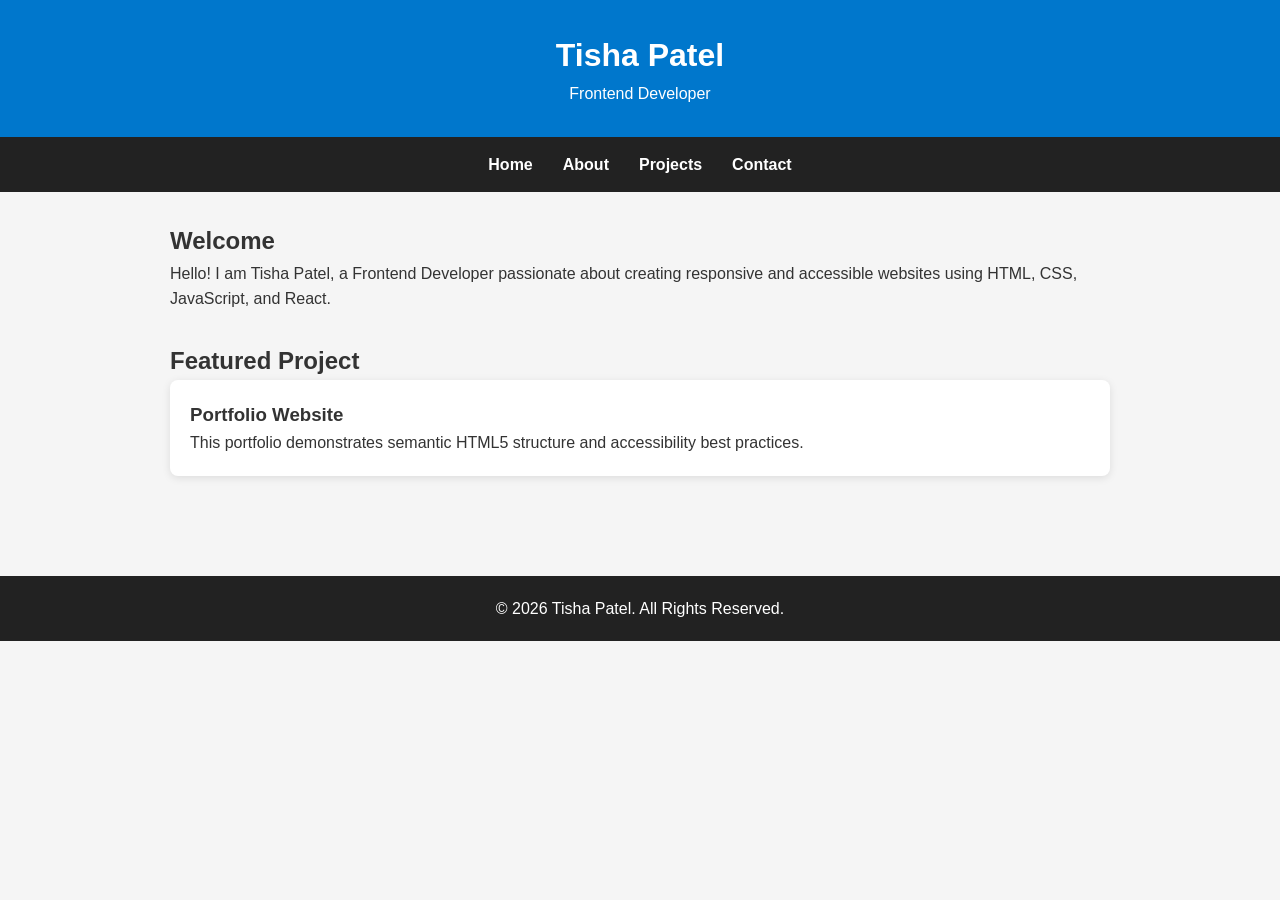
==== index.html @ 462e8351 "portfolio" ====
<!DOCTYPE html>
<html lang="en">
<head>
    <meta charset="UTF-8">
    <meta name="viewport" content="width=device-width, initial-scale=1.0">

    <!-- SEO Meta Tags -->
    <meta name="description" content="Personal Portfolio Website">
    <meta name="keywords" content="Portfolio, HTML5, CSS, Accessibility">
    <meta name="author" content="Tisha Patel">

    <title>Tisha Patel | Portfolio</title>

    <link rel="stylesheet" href="css/style.css">
</head>
<body>

<header>
    <h1>Tisha Patel</h1>
    <p>Frontend Developer</p>
</header>

<nav aria-label="Main Navigation" role="navigation">
    <ul>
        <li><a href="index.html">Home</a></li>
        <li><a href="about.html">About</a></li>
        <li><a href="projects.html">Projects</a></li>
        <li><a href="contact.html">Contact</a></li>
    </ul>
</nav>

<main>

<section>
    <h2>Welcome</h2>
    <p>Hello! I am Tisha Patel, a Frontend Developer passionate about creating responsive and accessible websites using HTML, CSS, JavaScript, and React.</p>
</section>

<section>
    <h2>Featured Project</h2>

    <article>
        <h3>Portfolio Website</h3>
        <p>This portfolio demonstrates semantic HTML5 structure and accessibility best practices.</p>
    </article>

</section>

</main>

<footer>
    <p>&copy; 2026 Tisha Patel. All Rights Reserved.</p>
</footer>

</body>
</html>
---- css/style.css ----
*{
margin:0;
padding:0;
box-sizing:border-box;
}

body{
font-family:Arial,Helvetica,sans-serif;
line-height:1.6;
background:#f5f5f5;
color:#333;
}

header{
background:#0077cc;
color:white;
text-align:center;
padding:30px;
}

nav{
background:#222;
padding:15px;
}

nav ul{
display:flex;
justify-content:center;
list-style:none;
gap:30px;
}

nav a{
color:white;
text-decoration:none;
font-weight:bold;
}

nav a:hover,
nav a:focus{
color:yellow;
}

main{
max-width:1000px;
margin:auto;
padding:30px;
}

section{
margin-bottom:30px;
}

article{
background:white;
padding:20px;
border-radius:8px;
box-shadow:0 2px 8px rgba(0,0,0,.1);
}

form{
background:white;
padding:20px;
border-radius:8px;
}

input,
textarea{
width:100%;
padding:10px;
margin-top:5px;
margin-bottom:15px;
}

button{
padding:12px 25px;
background:#0077cc;
color:white;
border:none;
cursor:pointer;
}

button:hover{
background:#005fa3;
}

footer{
background:#222;
color:white;
text-align:center;
padding:20px;
margin-top:40px;
}

:focus{
outline:3px solid orange;
outline-offset:3px;
}
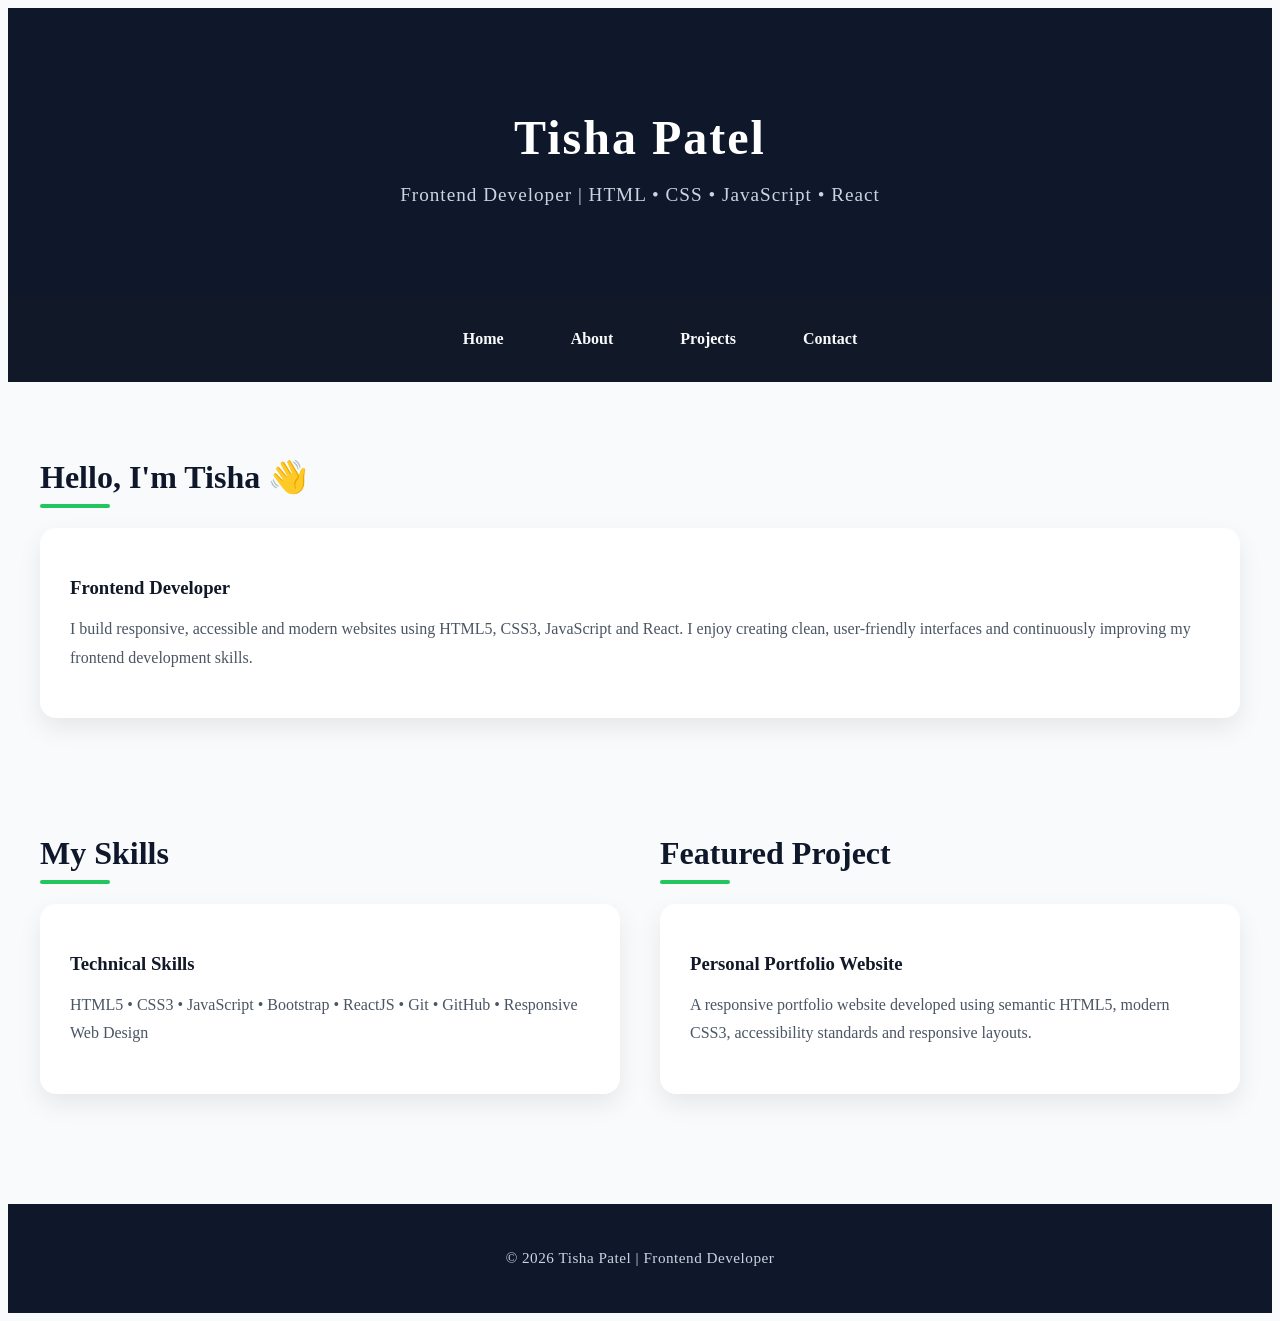
==== commit afde66a6: "portfolio" ====
--- a/index.html
+++ b/index.html
@@ -4,12 +4,11 @@
     <meta charset="UTF-8">
     <meta name="viewport" content="width=device-width, initial-scale=1.0">
 
-    <!-- SEO Meta Tags -->
-    <meta name="description" content="Personal Portfolio Website">
-    <meta name="keywords" content="Portfolio, HTML5, CSS, Accessibility">
+    <title>Tisha Patel | Frontend Developer</title>
+
+    <meta name="description" content="Frontend Developer Portfolio of Tisha Patel">
+    <meta name="keywords" content="Frontend Developer, HTML, CSS, JavaScript, React">
     <meta name="author" content="Tisha Patel">
-
-    <title>Tisha Patel | Portfolio</title>
 
     <link rel="stylesheet" href="css/style.css">
 </head>
@@ -17,10 +16,10 @@
 
 <header>
     <h1>Tisha Patel</h1>
-    <p>Frontend Developer</p>
+    <p>Frontend Developer | HTML • CSS • JavaScript • React</p>
 </header>
 
-<nav aria-label="Main Navigation" role="navigation">
+<nav aria-label="Main Navigation">
     <ul>
         <li><a href="index.html">Home</a></li>
         <li><a href="about.html">About</a></li>
@@ -32,16 +31,48 @@
 <main>
 
 <section>
-    <h2>Welcome</h2>
-    <p>Hello! I am Tisha Patel, a Frontend Developer passionate about creating responsive and accessible websites using HTML, CSS, JavaScript, and React.</p>
+    <h2>Hello, I'm Tisha 👋</h2>
+
+    <article>
+        <h3>Frontend Developer</h3>
+
+        <p>
+            I build responsive, accessible and modern websites using
+            HTML5, CSS3, JavaScript and React. I enjoy creating clean,
+            user-friendly interfaces and continuously improving my
+            frontend development skills.
+        </p>
+    </article>
 </section>
 
 <section>
+
+    <h2>My Skills</h2>
+
+    <article>
+        <h3>Technical Skills</h3>
+
+        <p>
+            HTML5 • CSS3 • JavaScript • Bootstrap • ReactJS • Git • GitHub • Responsive Web Design
+        </p>
+
+    </article>
+
+</section>
+
+<section>
+
     <h2>Featured Project</h2>
 
     <article>
-        <h3>Portfolio Website</h3>
-        <p>This portfolio demonstrates semantic HTML5 structure and accessibility best practices.</p>
+
+        <h3>Personal Portfolio Website</h3>
+
+        <p>
+            A responsive portfolio website developed using semantic HTML5,
+            modern CSS3, accessibility standards and responsive layouts.
+        </p>
+
     </article>
 
 </section>
@@ -49,7 +80,9 @@
 </main>
 
 <footer>
-    <p>&copy; 2026 Tisha Patel. All Rights Reserved.</p>
+
+<p>© 2026 Tisha Patel | Frontend Developer</p>
+
 </footer>
 
 </body>
--- a/css/style.css
+++ b/css/style.css
@@ -1,98 +1,316 @@
-*{
-margin:0;
-padding:0;
-box-sizing:border-box;
-}
-
-body{
-font-family:Arial,Helvetica,sans-serif;
-line-height:1.6;
-background:#f5f5f5;
-color:#333;
-}
-
-header{
-background:#0077cc;
-color:white;
-text-align:center;
-padding:30px;
-}
-
-nav{
-background:#222;
-padding:15px;
-}
-
-nav ul{
-display:flex;
-justify-content:center;
-list-style:none;
-gap:30px;
-}
-
-nav a{
-color:white;
-text-decoration:none;
-font-weight:bold;
-}
-
-nav a:hover,
-nav a:focus{
-color:yellow;
-}
-
-main{
-max-width:1000px;
-margin:auto;
-padding:30px;
-}
-
-section{
-margin-bottom:30px;
-}
-
-article{
-background:white;
-padding:20px;
-border-radius:8px;
-box-shadow:0 2px 8px rgba(0,0,0,.1);
-}
-
-form{
-background:white;
-padding:20px;
-border-radius:8px;
+/* ==========================
+   HEADER
+========================== */
+
+header {
+    background: linear-gradient(135deg, #0f172a, #1e293b);
+    color: #ffffff;
+    text-align: center;
+    padding: 70px 20px;
+}
+
+header h1 {
+    font-size: 3rem;
+    font-weight: 700;
+    letter-spacing: 2px;
+    margin-bottom: 10px;
+}
+
+header p {
+    font-size: 1.2rem;
+    color: #cbd5e1;
+    letter-spacing: 1px;
+}
+/* ==========================
+   NAVIGATION
+========================== */
+
+nav {
+    background: #111827;
+    padding: 18px 30px;
+    position: sticky;
+    top: 0;
+    z-index: 1000;
+}
+
+nav ul {
+    display: flex;
+    justify-content: center;
+    align-items: center;
+    gap: 35px;
+    list-style: none;
+    flex-wrap: wrap;
+}
+
+nav ul li a {
+    color: #f8fafc;
+    text-decoration: none;
+    font-size: 1rem;
+    font-weight: 600;
+    padding: 10px 16px;
+    border-radius: 8px;
+    transition: all 0.3s ease;
+}
+
+nav ul li a:hover,
+nav ul li a:focus {
+    background: #22c55e;
+    color: #ffffff;
+}
+/* ==========================
+   MAIN CONTENT
+========================== */
+
+main {
+    max-width: 1200px;
+    margin: 50px auto;
+    padding: 0 20px;
+}
+
+section {
+    margin-bottom: 50px;
+}
+
+section h2 {
+    font-size: 2rem;
+    color: #0f172a;
+    margin-bottom: 20px;
+    position: relative;
+}
+
+section h2::after {
+    content: "";
+    display: block;
+    width: 70px;
+    height: 4px;
+    background: #22c55e;
+    margin-top: 8px;
+    border-radius: 10px;
+}
+
+/* ==========================
+   CARD DESIGN
+========================== */
+
+article,
+form {
+    background: #ffffff;
+    border-radius: 16px;
+    padding: 30px;
+    box-shadow: 0 10px 25px rgba(0, 0, 0, 0.08);
+    transition: transform 0.3s ease, box-shadow 0.3s ease;
+}
+
+article:hover,
+form:hover {
+    transform: translateY(-8px);
+    box-shadow: 0 16px 35px rgba(0, 0, 0, 0.15);
+}
+
+article h3 {
+    color: #111827;
+    margin-bottom: 12px;
+}
+
+article p {
+    color: #4b5563;
+    line-height: 1.8;
+}
+/* ==========================
+   FORM
+========================== */
+
+form {
+    display: flex;
+    flex-direction: column;
+    gap: 15px;
+}
+
+label {
+    font-weight: 600;
+    color: #1f2937;
 }
 
 input,
-textarea{
-width:100%;
-padding:10px;
-margin-top:5px;
-margin-bottom:15px;
-}
-
-button{
-padding:12px 25px;
-background:#0077cc;
-color:white;
-border:none;
-cursor:pointer;
-}
-
-button:hover{
-background:#005fa3;
-}
-
-footer{
-background:#222;
-color:white;
-text-align:center;
-padding:20px;
-margin-top:40px;
-}
-
-:focus{
-outline:3px solid orange;
-outline-offset:3px;
+textarea {
+    width: 100%;
+    padding: 14px 16px;
+    border: 1px solid #d1d5db;
+    border-radius: 10px;
+    font-size: 1rem;
+    outline: none;
+    transition: all 0.3s ease;
+}
+
+input:focus,
+textarea:focus {
+    border-color: #22c55e;
+    box-shadow: 0 0 10px rgba(34, 197, 94, 0.25);
+}
+
+textarea {
+    resize: vertical;
+    min-height: 140px;
+}
+
+/* ==========================
+   BUTTON
+========================== */
+
+button {
+    background: linear-gradient(135deg, #22c55e, #16a34a);
+    color: #fff;
+    border: none;
+    padding: 14px 28px;
+    border-radius: 10px;
+    font-size: 1rem;
+    font-weight: 600;
+    cursor: pointer;
+    transition: all 0.3s ease;
+}
+
+button:hover {
+    transform: translateY(-3px);
+    box-shadow: 0 10px 20px rgba(34, 197, 94, 0.3);
+}
+/* ==========================
+   FOOTER
+========================== */
+
+footer {
+    background: #0f172a;
+    color: #cbd5e1;
+    text-align: center;
+    padding: 30px 20px;
+    margin-top: 60px;
+}
+
+footer p {
+    font-size: 0.95rem;
+    letter-spacing: 0.5px;
+}
+/* ==========================
+   RESPONSIVE DESIGN
+========================== */
+
+@media (max-width: 768px) {
+
+    header {
+        padding: 50px 20px;
+    }
+
+    header h1 {
+        font-size: 2.2rem;
+    }
+
+    header p {
+        font-size: 1rem;
+    }
+
+    nav ul {
+        flex-direction: column;
+        gap: 15px;
+    }
+
+    main {
+        margin: 30px auto;
+        padding: 0 15px;
+    }
+
+    article,
+    form {
+        padding: 20px;
+    }
+
+    section h2 {
+        font-size: 1.6rem;
+    }
+
+    button {
+        width: 100%;
+    }
+}
+/* ==========================
+   CSS GRID
+========================== */
+
+main {
+    display: grid;
+    grid-template-columns: 1fr;
+    gap: 40px;
+}
+
+@media (min-width: 992px) {
+    main {
+        grid-template-columns: repeat(2, 1fr);
+        align-items: start;
+    }
+
+    section:first-child {
+        grid-column: 1 / -1;
+    }
+}
+/* ==========================
+   CSS VARIABLES
+========================== */
+
+:root {
+    --primary-color: #22c55e;
+    --secondary-color: #0f172a;
+    --background-color: #f8fafc;
+    --card-color: #ffffff;
+    --text-color: #1f2937;
+    --light-text: #64748b;
+}
+
+body {
+    background: var(--background-color);
+    color: var(--text-color);
+}
+
+article,
+form {
+    background: var(--card-color);
+}
+
+header,
+footer {
+    background: var(--secondary-color);
+}
+
+button {
+    background: var(--primary-color);
+}
+/* ==========================
+   FINAL POLISH
+========================== */
+
+html {
+    scroll-behavior: smooth;
+}
+
+* {
+    transition: all 0.3s ease;
+}
+
+article:hover {
+    transform: translateY(-10px);
+}
+
+nav ul li a:hover {
+    transform: translateY(-2px);
+}
+
+button:active {
+    transform: scale(0.98);
+}
+
+img {
+    max-width: 100%;
+    display: block;
+}
+
+::selection {
+    background: #22c55e;
+    color: #ffffff;
 }
